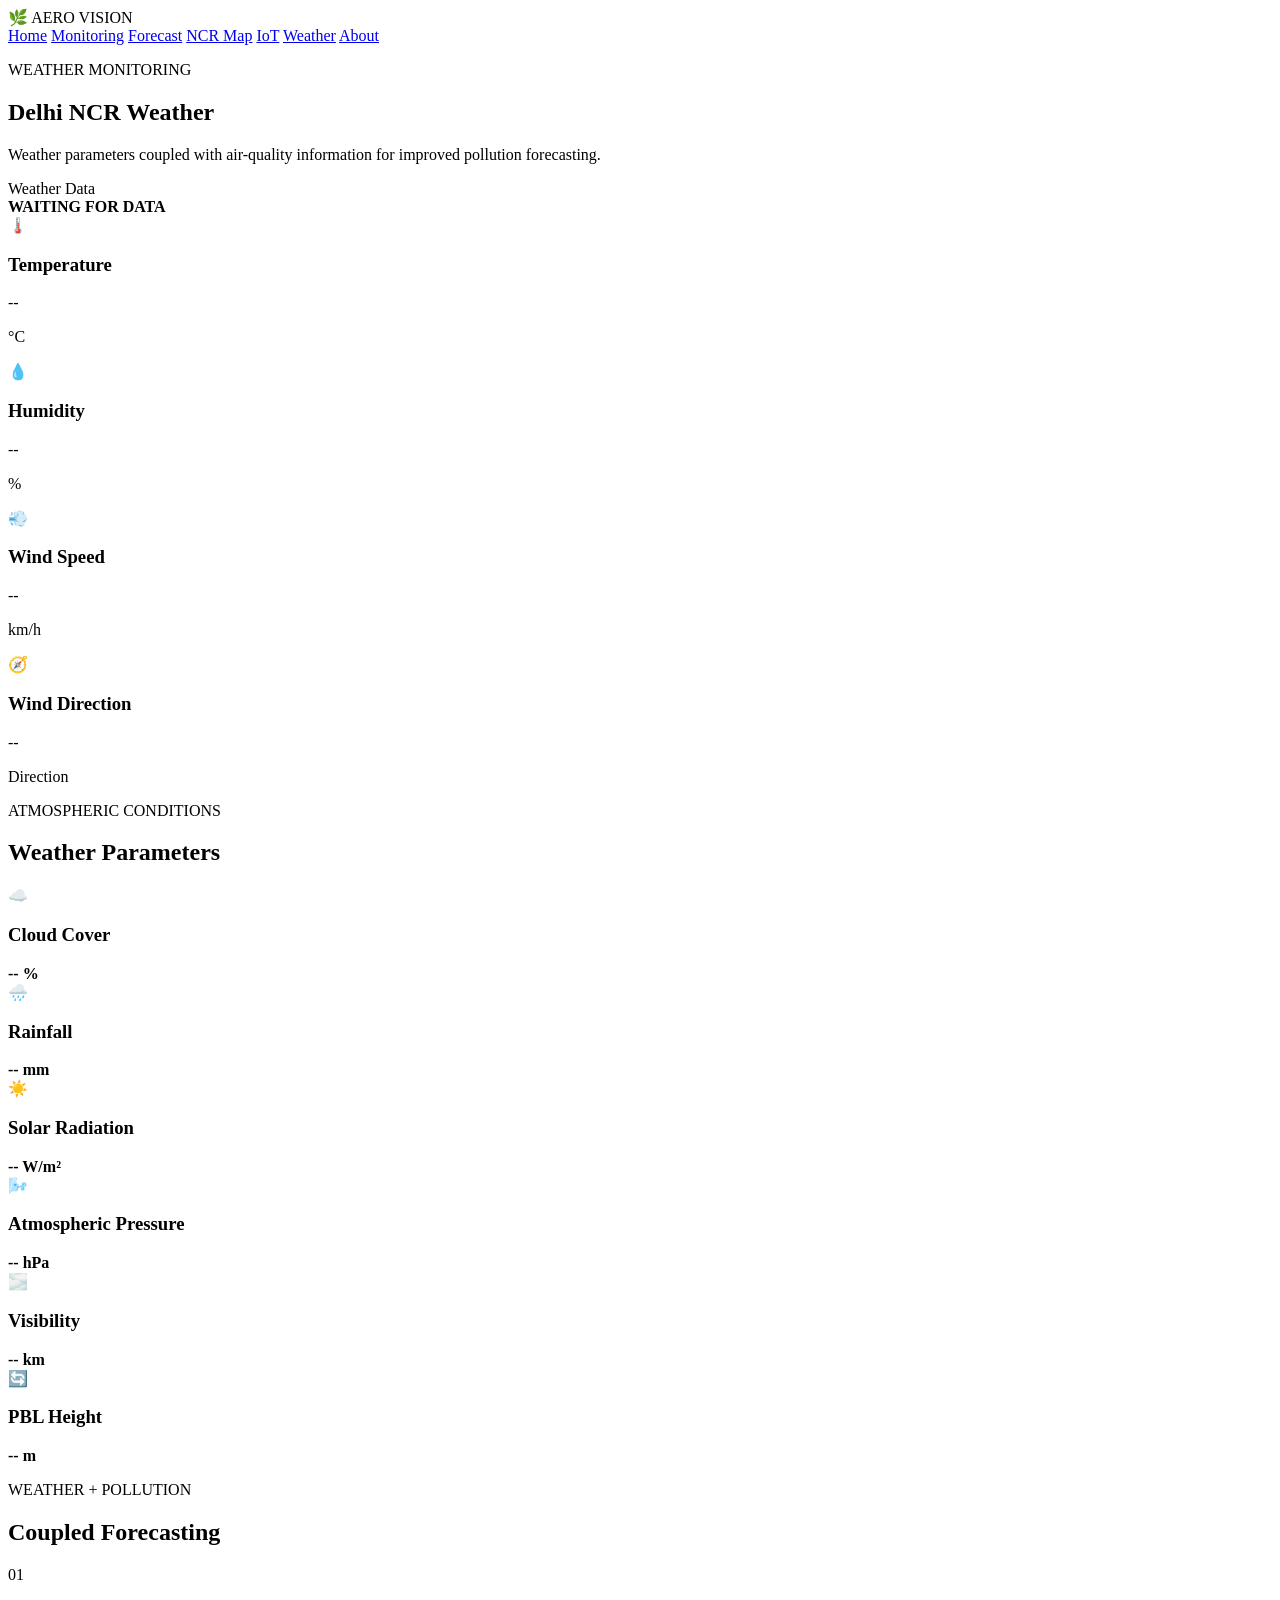
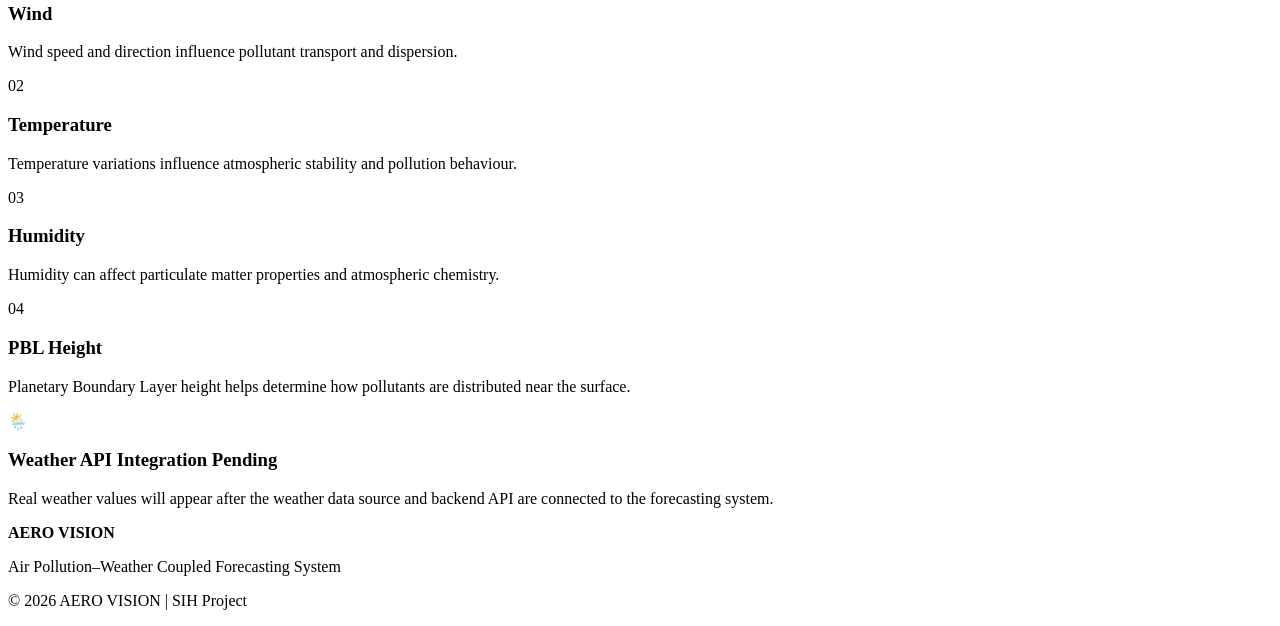
==== about.html @ 754712d7 "Add about.html for AERO VISION Weather page This file contains the HTML structure for the AERO VISIO" ====
<!DOCTYPE html>
<html lang="en">
<head>
    <meta charset="UTF-8">
    <meta name="viewport" content="width=device-width, initial-scale=1.0">

    <title>AERO VISION | Weather</title>

    <link rel="stylesheet" href="css/style.css">
</head>

<body>

<header class="navbar">

    <div class="logo">
        🌿 <span>AERO VISION</span>
    </div>

    <nav>
        <a href="index.html">Home</a>
        <a href="monitoring.html">Monitoring</a>
        <a href="forecast.html">Forecast</a>
        <a href="map.html">NCR Map</a>
        <a href="iot.html">IoT</a>
        <a href="weather.html" class="active">Weather</a>
        <a href="about.html">About</a>
    </nav>

</header>


<main>

    <section class="page-header">

        <p>WEATHER MONITORING</p>

        <h1>Delhi NCR Weather</h1>

        <p>
            Weather parameters coupled with air-quality
            information for improved pollution forecasting.
        </p>

    </section>


    <section class="section">

        <div class="data-status">

            <div>
                <span class="status-dot"></span>
                Weather Data
            </div>

            <strong>WAITING FOR DATA</strong>

        </div>


        <div class="card-grid">

            <div class="card">

                <div class="card-icon">🌡️</div>

                <h3>Temperature</h3>

                <div class="value">--</div>

                <p>°C</p>

            </div>


            <div class="card">

                <div class="card-icon">💧</div>

                <h3>Humidity</h3>

                <div class="value">--</div>

                <p>%</p>

            </div>


            <div class="card">

                <div class="card-icon">💨</div>

                <h3>Wind Speed</h3>

                <div class="value">--</div>

                <p>km/h</p>

            </div>


            <div class="card">

                <div class="card-icon">🧭</div>

                <h3>Wind Direction</h3>

                <div class="value">--</div>

                <p>Direction</p>

            </div>

        </div>

    </section>


    <section class="section dark-section">

        <div class="section-title">

            <p>ATMOSPHERIC CONDITIONS</p>

            <h2>Weather Parameters</h2>

        </div>


        <div class="parameter-grid">

            <div class="parameter-card">

                <span>☁️</span>

                <div>
                    <h3>Cloud Cover</h3>
                    <strong>-- %</strong>
                </div>

            </div>


            <div class="parameter-card">

                <span>🌧️</span>

                <div>
                    <h3>Rainfall</h3>
                    <strong>-- mm</strong>
                </div>

            </div>


            <div class="parameter-card">

                <span>☀️</span>

                <div>
                    <h3>Solar Radiation</h3>
                    <strong>-- W/m²</strong>
                </div>

            </div>


            <div class="parameter-card">

                <span>🌬️</span>

                <div>
                    <h3>Atmospheric Pressure</h3>
                    <strong>-- hPa</strong>
                </div>

            </div>


            <div class="parameter-card">

                <span>🌫️</span>

                <div>
                    <h3>Visibility</h3>
                    <strong>-- km</strong>
                </div>

            </div>


            <div class="parameter-card">

                <span>🔄</span>

                <div>
                    <h3>PBL Height</h3>
                    <strong>-- m</strong>
                </div>

            </div>

        </div>

    </section>


    <section class="section">

        <div class="section-title">

            <p>WEATHER + POLLUTION</p>

            <h2>Coupled Forecasting</h2>

        </div>


        <div class="feature-grid">

            <div class="feature">

                <span>01</span>

                <h3>Wind</h3>

                <p>
                    Wind speed and direction influence pollutant
                    transport and dispersion.
                </p>

            </div>


            <div class="feature">

                <span>02</span>

                <h3>Temperature</h3>

                <p>
                    Temperature variations influence atmospheric
                    stability and pollution behaviour.
                </p>

            </div>


            <div class="feature">

                <span>03</span>

                <h3>Humidity</h3>

                <p>
                    Humidity can affect particulate matter
                    properties and atmospheric chemistry.
                </p>

            </div>


            <div class="feature">

                <span>04</span>

                <h3>PBL Height</h3>

                <p>
                    Planetary Boundary Layer height helps determine
                    how pollutants are distributed near the surface.
                </p>

            </div>

        </div>

    </section>


    <section class="info-box">

        <div class="info-icon">🌦️</div>

        <div>

            <h3>Weather API Integration Pending</h3>

            <p>
                Real weather values will appear after the weather
                data source and backend API are connected to
                the forecasting system.
            </p>

        </div>

    </section>

</main>


<footer>

    <div>

        <strong>AERO VISION</strong>

        <p>
            Air Pollution–Weather Coupled Forecasting System
        </p>

    </div>

    <p>
        © 2026 AERO VISION | SIH Project
    </p>

</footer>


<script src="js/app.js"></script>

</body>
</html>
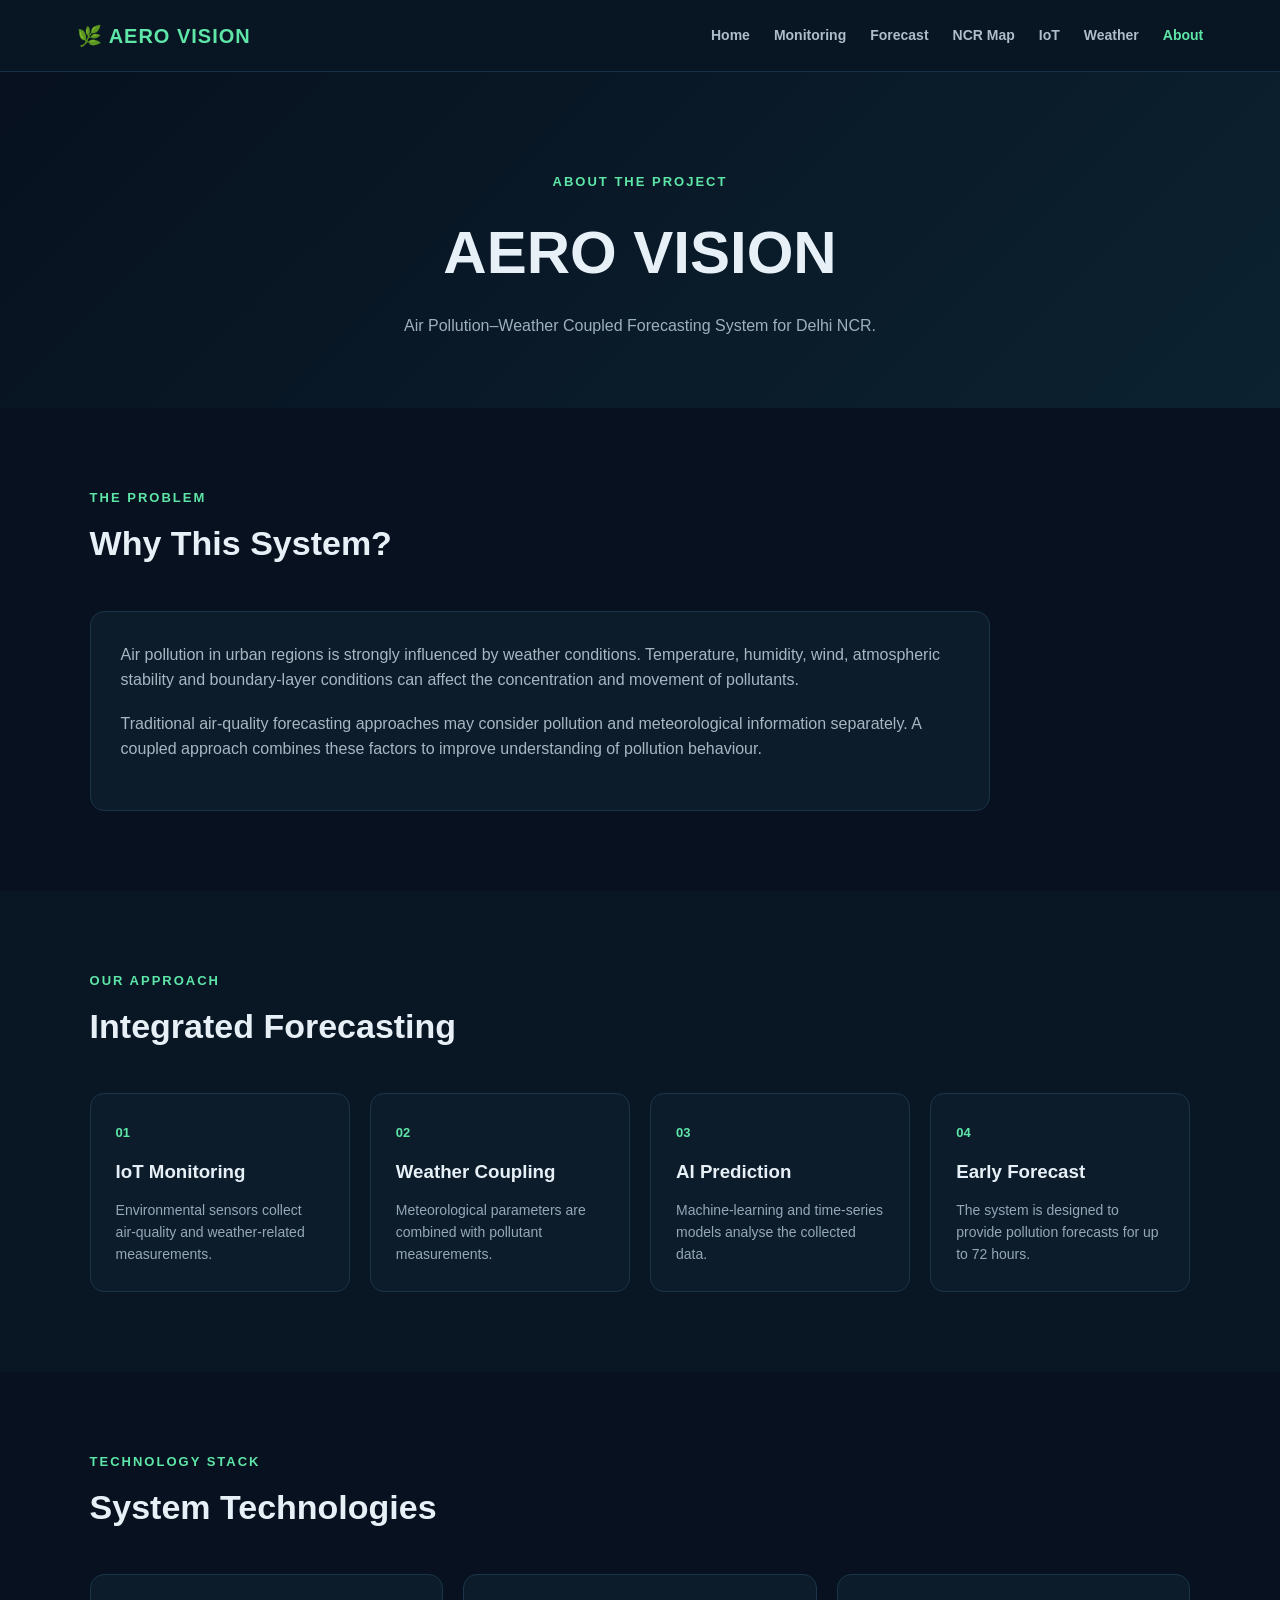
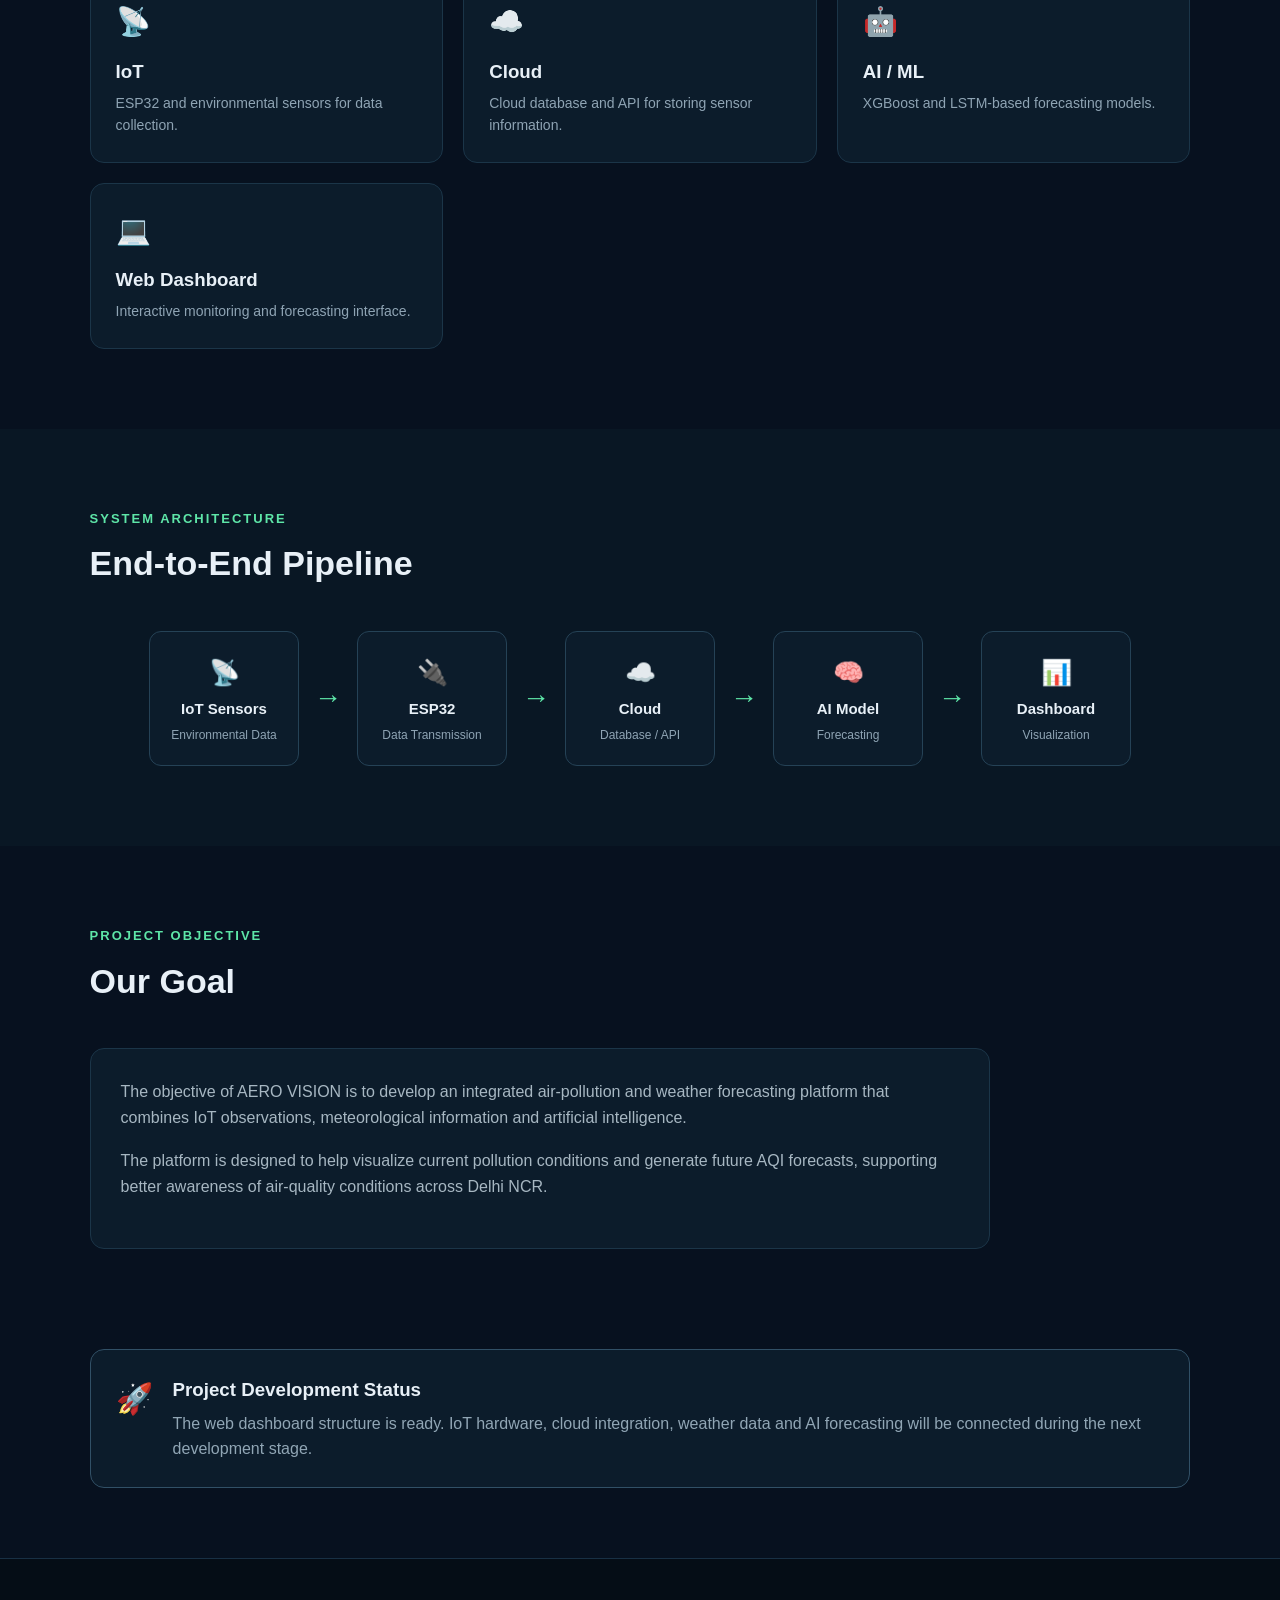
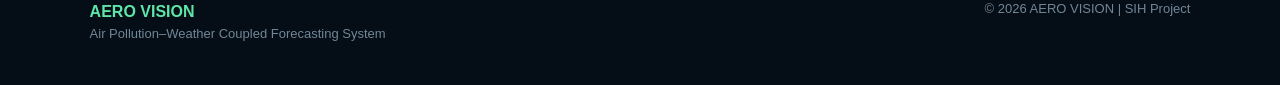
==== commit b5c43908: "Update about.html" ====
--- a/about.html
+++ b/about.html
@@ -1,10 +1,11 @@
 <!DOCTYPE html>
 <html lang="en">
+
 <head>
     <meta charset="UTF-8">
     <meta name="viewport" content="width=device-width, initial-scale=1.0">
 
-    <title>AERO VISION | Weather</title>
+    <title>AERO VISION | About</title>
 
     <link rel="stylesheet" href="css/style.css">
 </head>
@@ -23,8 +24,8 @@
         <a href="forecast.html">Forecast</a>
         <a href="map.html">NCR Map</a>
         <a href="iot.html">IoT</a>
-        <a href="weather.html" class="active">Weather</a>
-        <a href="about.html">About</a>
+        <a href="weather.html">Weather</a>
+        <a href="about.html" class="active">About</a>
     </nav>
 
 </header>
@@ -32,266 +33,313 @@
 
 <main>
 
+    <!-- HEADER -->
+
     <section class="page-header">
 
-        <p>WEATHER MONITORING</p>
-
-        <h1>Delhi NCR Weather</h1>
+        <p>ABOUT THE PROJECT</p>
+
+        <h1>AERO VISION</h1>
 
         <p>
-            Weather parameters coupled with air-quality
-            information for improved pollution forecasting.
+            Air Pollution–Weather Coupled Forecasting System
+            for Delhi NCR.
         </p>
 
     </section>
 
 
+    <!-- PROBLEM -->
+
     <section class="section">
 
-        <div class="data-status">
-
-            <div>
-                <span class="status-dot"></span>
-                Weather Data
-            </div>
-
-            <strong>WAITING FOR DATA</strong>
-
-        </div>
-
-
-        <div class="card-grid">
-
-            <div class="card">
-
-                <div class="card-icon">🌡️</div>
-
-                <h3>Temperature</h3>
-
-                <div class="value">--</div>
-
-                <p>°C</p>
-
-            </div>
-
-
-            <div class="card">
-
-                <div class="card-icon">💧</div>
-
-                <h3>Humidity</h3>
-
-                <div class="value">--</div>
-
-                <p>%</p>
-
-            </div>
-
-
-            <div class="card">
-
-                <div class="card-icon">💨</div>
-
-                <h3>Wind Speed</h3>
-
-                <div class="value">--</div>
-
-                <p>km/h</p>
-
-            </div>
-
-
-            <div class="card">
-
-                <div class="card-icon">🧭</div>
-
-                <h3>Wind Direction</h3>
-
-                <div class="value">--</div>
-
-                <p>Direction</p>
-
-            </div>
-
-        </div>
-
-    </section>
-
+        <div class="section-title">
+
+            <p>THE PROBLEM</p>
+
+            <h2>Why This System?</h2>
+
+        </div>
+
+
+        <div class="content-panel">
+
+            <p>
+                Air pollution in urban regions is strongly influenced
+                by weather conditions. Temperature, humidity, wind,
+                atmospheric stability and boundary-layer conditions
+                can affect the concentration and movement of pollutants.
+            </p>
+
+            <p>
+                Traditional air-quality forecasting approaches may
+                consider pollution and meteorological information
+                separately. A coupled approach combines these factors
+                to improve understanding of pollution behaviour.
+            </p>
+
+        </div>
+
+    </section>
+
+
+    <!-- SOLUTION -->
 
     <section class="section dark-section">
 
         <div class="section-title">
 
-            <p>ATMOSPHERIC CONDITIONS</p>
-
-            <h2>Weather Parameters</h2>
-
-        </div>
-
-
-        <div class="parameter-grid">
-
-            <div class="parameter-card">
+            <p>OUR APPROACH</p>
+
+            <h2>Integrated Forecasting</h2>
+
+        </div>
+
+
+        <div class="feature-grid">
+
+            <div class="feature">
+
+                <span>01</span>
+
+                <h3>IoT Monitoring</h3>
+
+                <p>
+                    Environmental sensors collect air-quality and
+                    weather-related measurements.
+                </p>
+
+            </div>
+
+
+            <div class="feature">
+
+                <span>02</span>
+
+                <h3>Weather Coupling</h3>
+
+                <p>
+                    Meteorological parameters are combined with
+                    pollutant measurements.
+                </p>
+
+            </div>
+
+
+            <div class="feature">
+
+                <span>03</span>
+
+                <h3>AI Prediction</h3>
+
+                <p>
+                    Machine-learning and time-series models analyse
+                    the collected data.
+                </p>
+
+            </div>
+
+
+            <div class="feature">
+
+                <span>04</span>
+
+                <h3>Early Forecast</h3>
+
+                <p>
+                    The system is designed to provide pollution
+                    forecasts for up to 72 hours.
+                </p>
+
+            </div>
+
+        </div>
+
+    </section>
+
+
+    <!-- TECHNOLOGY -->
+
+    <section class="section">
+
+        <div class="section-title">
+
+            <p>TECHNOLOGY STACK</p>
+
+            <h2>System Technologies</h2>
+
+        </div>
+
+
+        <div class="component-grid">
+
+            <div class="component-card">
+
+                <span>📡</span>
+
+                <h3>IoT</h3>
+
+                <p>
+                    ESP32 and environmental sensors
+                    for data collection.
+                </p>
+
+            </div>
+
+
+            <div class="component-card">
 
                 <span>☁️</span>
 
-                <div>
-                    <h3>Cloud Cover</h3>
-                    <strong>-- %</strong>
-                </div>
-
-            </div>
-
-
-            <div class="parameter-card">
-
-                <span>🌧️</span>
-
-                <div>
-                    <h3>Rainfall</h3>
-                    <strong>-- mm</strong>
-                </div>
-
-            </div>
-
-
-            <div class="parameter-card">
-
-                <span>☀️</span>
-
-                <div>
-                    <h3>Solar Radiation</h3>
-                    <strong>-- W/m²</strong>
-                </div>
-
-            </div>
-
-
-            <div class="parameter-card">
-
-                <span>🌬️</span>
-
-                <div>
-                    <h3>Atmospheric Pressure</h3>
-                    <strong>-- hPa</strong>
-                </div>
-
-            </div>
-
-
-            <div class="parameter-card">
-
-                <span>🌫️</span>
-
-                <div>
-                    <h3>Visibility</h3>
-                    <strong>-- km</strong>
-                </div>
-
-            </div>
-
-
-            <div class="parameter-card">
-
-                <span>🔄</span>
-
-                <div>
-                    <h3>PBL Height</h3>
-                    <strong>-- m</strong>
-                </div>
-
-            </div>
-
-        </div>
-
-    </section>
-
+                <h3>Cloud</h3>
+
+                <p>
+                    Cloud database and API for
+                    storing sensor information.
+                </p>
+
+            </div>
+
+
+            <div class="component-card">
+
+                <span>🤖</span>
+
+                <h3>AI / ML</h3>
+
+                <p>
+                    XGBoost and LSTM-based
+                    forecasting models.
+                </p>
+
+            </div>
+
+
+            <div class="component-card">
+
+                <span>💻</span>
+
+                <h3>Web Dashboard</h3>
+
+                <p>
+                    Interactive monitoring and
+                    forecasting interface.
+                </p>
+
+            </div>
+
+        </div>
+
+    </section>
+
+
+    <!-- ARCHITECTURE -->
+
+    <section class="section dark-section">
+
+        <div class="section-title">
+
+            <p>SYSTEM ARCHITECTURE</p>
+
+            <h2>End-to-End Pipeline</h2>
+
+        </div>
+
+
+        <div class="architecture">
+
+            <div class="architecture-box">
+                📡
+                <strong>IoT Sensors</strong>
+                <small>Environmental Data</small>
+            </div>
+
+            <div class="arrow">→</div>
+
+            <div class="architecture-box">
+                🔌
+                <strong>ESP32</strong>
+                <small>Data Transmission</small>
+            </div>
+
+            <div class="arrow">→</div>
+
+            <div class="architecture-box">
+                ☁️
+                <strong>Cloud</strong>
+                <small>Database / API</small>
+            </div>
+
+            <div class="arrow">→</div>
+
+            <div class="architecture-box">
+                🧠
+                <strong>AI Model</strong>
+                <small>Forecasting</small>
+            </div>
+
+            <div class="arrow">→</div>
+
+            <div class="architecture-box">
+                📊
+                <strong>Dashboard</strong>
+                <small>Visualization</small>
+            </div>
+
+        </div>
+
+    </section>
+
+
+    <!-- OBJECTIVE -->
 
     <section class="section">
 
         <div class="section-title">
 
-            <p>WEATHER + POLLUTION</p>
-
-            <h2>Coupled Forecasting</h2>
-
-        </div>
-
-
-        <div class="feature-grid">
-
-            <div class="feature">
-
-                <span>01</span>
-
-                <h3>Wind</h3>
-
-                <p>
-                    Wind speed and direction influence pollutant
-                    transport and dispersion.
-                </p>
-
-            </div>
-
-
-            <div class="feature">
-
-                <span>02</span>
-
-                <h3>Temperature</h3>
-
-                <p>
-                    Temperature variations influence atmospheric
-                    stability and pollution behaviour.
-                </p>
-
-            </div>
-
-
-            <div class="feature">
-
-                <span>03</span>
-
-                <h3>Humidity</h3>
-
-                <p>
-                    Humidity can affect particulate matter
-                    properties and atmospheric chemistry.
-                </p>
-
-            </div>
-
-
-            <div class="feature">
-
-                <span>04</span>
-
-                <h3>PBL Height</h3>
-
-                <p>
-                    Planetary Boundary Layer height helps determine
-                    how pollutants are distributed near the surface.
-                </p>
-
-            </div>
-
-        </div>
-
-    </section>
-
+            <p>PROJECT OBJECTIVE</p>
+
+            <h2>Our Goal</h2>
+
+        </div>
+
+
+        <div class="content-panel">
+
+            <p>
+                The objective of AERO VISION is to develop an integrated
+                air-pollution and weather forecasting platform that
+                combines IoT observations, meteorological information
+                and artificial intelligence.
+            </p>
+
+            <p>
+                The platform is designed to help visualize current
+                pollution conditions and generate future AQI forecasts,
+                supporting better awareness of air-quality conditions
+                across Delhi NCR.
+            </p>
+
+        </div>
+
+    </section>
+
+
+    <!-- STATUS -->
 
     <section class="info-box">
 
-        <div class="info-icon">🌦️</div>
+        <div class="info-icon">🚀</div>
 
         <div>
 
-            <h3>Weather API Integration Pending</h3>
-
-            <p>
-                Real weather values will appear after the weather
-                data source and backend API are connected to
-                the forecasting system.
+            <h3>Project Development Status</h3>
+
+            <p>
+                The web dashboard structure is ready.
+                IoT hardware, cloud integration, weather data
+                and AI forecasting will be connected during
+                the next development stage.
             </p>
 
         </div>
@@ -323,4 +371,5 @@
 <script src="js/app.js"></script>
 
 </body>
+
 </html>
--- a/css/style.css
+++ b/css/style.css
@@ -0,0 +1,813 @@
+* {
+    margin: 0;
+    padding: 0;
+    box-sizing: border-box;
+}
+
+html {
+    scroll-behavior: smooth;
+}
+
+body {
+    font-family: Arial, Helvetica, sans-serif;
+    background: #07111f;
+    color: #e8f0f7;
+    line-height: 1.6;
+}
+
+a {
+    text-decoration: none;
+    color: inherit;
+}
+
+
+/* NAVBAR */
+
+.navbar {
+    min-height: 72px;
+    padding: 0 6%;
+    display: flex;
+    align-items: center;
+    justify-content: space-between;
+    background: #081522;
+    border-bottom: 1px solid #183044;
+    position: sticky;
+    top: 0;
+    z-index: 1000;
+}
+
+.logo {
+    font-size: 20px;
+    font-weight: 800;
+    letter-spacing: 1px;
+}
+
+.logo span {
+    color: #5ee6a8;
+}
+
+.navbar nav {
+    display: flex;
+    gap: 24px;
+    align-items: center;
+}
+
+.navbar nav a {
+    color: #aebdca;
+    font-size: 14px;
+    font-weight: 600;
+    transition: 0.3s;
+}
+
+.navbar nav a:hover,
+.navbar nav a.active {
+    color: #5ee6a8;
+}
+
+
+/* HERO */
+
+.hero {
+    min-height: 620px;
+    display: flex;
+    align-items: center;
+    padding: 80px 8%;
+    background:
+        radial-gradient(circle at 80% 30%, #123b43 0%, transparent 35%),
+        linear-gradient(135deg, #07111f, #0a1b2b);
+}
+
+.hero-content {
+    max-width: 850px;
+}
+
+.tag,
+.page-header > p:first-child,
+.section-title > p {
+    color: #5ee6a8;
+    font-size: 13px;
+    font-weight: 700;
+    letter-spacing: 2px;
+    text-transform: uppercase;
+}
+
+.hero h1 {
+    margin: 18px 0;
+    font-size: clamp(42px, 6vw, 76px);
+    line-height: 1.05;
+}
+
+.hero h1 span {
+    display: block;
+    color: #5ee6a8;
+}
+
+.hero-text {
+    max-width: 680px;
+    color: #aebdca;
+    font-size: 18px;
+}
+
+.hero-buttons {
+    display: flex;
+    gap: 15px;
+    margin-top: 35px;
+    flex-wrap: wrap;
+}
+
+
+/* BUTTONS */
+
+.btn {
+    display: inline-block;
+    padding: 13px 23px;
+    border-radius: 8px;
+    font-weight: 700;
+    transition: 0.3s;
+}
+
+.btn.primary {
+    background: #5ee6a8;
+    color: #06121d;
+}
+
+.btn.primary:hover {
+    transform: translateY(-2px);
+    opacity: 0.9;
+}
+
+.btn.secondary {
+    border: 1px solid #315066;
+    color: #dce8ef;
+}
+
+.btn.secondary:hover {
+    border-color: #5ee6a8;
+    color: #5ee6a8;
+}
+
+
+/* SECTIONS */
+
+.section {
+    padding: 80px 7%;
+}
+
+.dark-section {
+    background: #091724;
+}
+
+.section-title {
+    margin-bottom: 40px;
+}
+
+.section-title h2 {
+    margin-top: 7px;
+    font-size: 34px;
+}
+
+
+/* CARDS */
+
+.card-grid {
+    display: grid;
+    grid-template-columns: repeat(4, 1fr);
+    gap: 20px;
+}
+
+.card {
+    padding: 28px;
+    background: #0c1c2b;
+    border: 1px solid #1b3548;
+    border-radius: 14px;
+    transition: 0.3s;
+}
+
+.card:hover {
+    transform: translateY(-4px);
+    border-color: #5ee6a8;
+}
+
+.card-icon {
+    font-size: 30px;
+    margin-bottom: 18px;
+}
+
+.card h3 {
+    color: #dce8ef;
+    margin-bottom: 8px;
+}
+
+.card .value {
+    font-size: 34px;
+    font-weight: 800;
+    color: #5ee6a8;
+    margin: 8px 0;
+}
+
+.card p {
+    color: #8fa4b4;
+    font-size: 14px;
+}
+
+.status-offline {
+    color: #ffb86b !important;
+    font-size: 20px !important;
+}
+
+
+/* FEATURES */
+
+.feature-grid {
+    display: grid;
+    grid-template-columns: repeat(4, 1fr);
+    gap: 20px;
+}
+
+.feature {
+    padding: 25px;
+    border: 1px solid #1b3548;
+    border-radius: 14px;
+    background: #0c1c2b;
+}
+
+.feature > span {
+    color: #5ee6a8;
+    font-size: 13px;
+    font-weight: 800;
+}
+
+.feature h3 {
+    margin: 12px 0;
+}
+
+.feature p {
+    color: #94a8b8;
+    font-size: 14px;
+}
+
+
+/* ARCHITECTURE */
+
+.architecture {
+    display: flex;
+    align-items: center;
+    justify-content: center;
+    gap: 15px;
+    flex-wrap: wrap;
+}
+
+.architecture-box {
+    min-width: 150px;
+    min-height: 120px;
+    padding: 20px;
+    display: flex;
+    flex-direction: column;
+    align-items: center;
+    justify-content: center;
+    text-align: center;
+    gap: 5px;
+    background: #0c1c2b;
+    border: 1px solid #254256;
+    border-radius: 12px;
+    font-size: 25px;
+}
+
+.architecture-box strong {
+    font-size: 15px;
+}
+
+.architecture-box small {
+    color: #8fa4b4;
+    font-size: 12px;
+}
+
+.arrow {
+    color: #5ee6a8;
+    font-size: 28px;
+}
+
+
+/* PAGE HEADER */
+
+.page-header {
+    padding: 100px 7% 70px;
+    text-align: center;
+    background: linear-gradient(135deg, #07111f, #0c2230);
+}
+
+.page-header h1 {
+    margin: 12px 0;
+    font-size: clamp(38px, 5vw, 60px);
+}
+
+.page-header p:last-child {
+    max-width: 700px;
+    margin: auto;
+    color: #9db0bf;
+}
+
+
+/* STATUS */
+
+.data-status {
+    display: flex;
+    justify-content: space-between;
+    align-items: center;
+    padding: 18px 22px;
+    margin-bottom: 30px;
+    border: 1px solid #294255;
+    background: #0b1b29;
+    border-radius: 10px;
+}
+
+.status-dot {
+    display: inline-block;
+    width: 9px;
+    height: 9px;
+    margin-right: 8px;
+    border-radius: 50%;
+    background: #ffb86b;
+}
+
+
+/* PARAMETER GRID */
+
+.parameter-grid {
+    display: grid;
+    grid-template-columns: repeat(3, 1fr);
+    gap: 18px;
+}
+
+.parameter-card {
+    display: flex;
+    align-items: center;
+    gap: 18px;
+    padding: 22px;
+    background: #0c1c2b;
+    border: 1px solid #1b3548;
+    border-radius: 12px;
+}
+
+.parameter-card > span {
+    font-size: 28px;
+}
+
+.parameter-card h3 {
+    font-size: 14px;
+    color: #8fa4b4;
+}
+
+.parameter-card strong {
+    color: #e8f0f7;
+    font-size: 20px;
+}
+
+
+/* TABLE */
+
+.table-container {
+    overflow-x: auto;
+}
+
+table {
+    width: 100%;
+    border-collapse: collapse;
+    background: #0c1c2b;
+    border-radius: 12px;
+    overflow: hidden;
+}
+
+th,
+td {
+    padding: 17px 20px;
+    text-align: left;
+    border-bottom: 1px solid #1b3548;
+}
+
+th {
+    color: #5ee6a8;
+    background: #0a1724;
+}
+
+td {
+    color: #b7c6d0;
+}
+
+
+/* INFO BOX */
+
+.info-box {
+    width: 86%;
+    margin: 20px auto 70px;
+    padding: 25px;
+    display: flex;
+    gap: 20px;
+    align-items: flex-start;
+    background: #0c1c2b;
+    border: 1px solid #315066;
+    border-radius: 14px;
+}
+
+.info-icon {
+    font-size: 30px;
+}
+
+.info-box h3 {
+    margin-bottom: 6px;
+}
+
+.info-box p {
+    color: #91a6b5;
+}
+
+
+/* FORECAST */
+
+.forecast-grid {
+    display: grid;
+    grid-template-columns: repeat(5, 1fr);
+    gap: 15px;
+}
+
+.forecast-card {
+    padding: 25px;
+    text-align: center;
+    background: #0c1c2b;
+    border: 1px solid #1b3548;
+    border-radius: 12px;
+}
+
+.forecast-card span {
+    color: #5ee6a8;
+    font-size: 13px;
+    font-weight: bold;
+}
+
+.forecast-card h2 {
+    margin: 15px 0 0;
+    font-size: 40px;
+}
+
+.forecast-card p {
+    color: #8fa4b4;
+}
+
+.forecast-card small {
+    color: #718797;
+}
+
+
+/* MAP */
+
+.map-panel {
+    background: #0c1c2b;
+    border: 1px solid #1b3548;
+    border-radius: 14px;
+    padding: 25px;
+}
+
+.map-title {
+    display: flex;
+    justify-content: space-between;
+    gap: 20px;
+    margin-bottom: 20px;
+}
+
+.map-title p {
+    color: #8fa4b4;
+}
+
+.map-status {
+    color: #ffb86b;
+    font-size: 13px;
+}
+
+.ncr-map {
+    position: relative;
+    min-height: 500px;
+    overflow: hidden;
+    border-radius: 12px;
+    background:
+        linear-gradient(30deg, transparent 48%, #183447 49%, transparent 50%),
+        linear-gradient(-30deg, transparent 48%, #183447 49%, transparent 50%),
+        #102738;
+}
+
+.ncr-map::before {
+    content: "DELHI NCR";
+    position: absolute;
+    top: 40%;
+    left: 35%;
+    font-size: 55px;
+    font-weight: 800;
+    color: rgba(94, 230, 168, 0.08);
+}
+
+.map-marker {
+    position: absolute;
+    display: flex;
+    align-items: center;
+    gap: 8px;
+}
+
+.marker-dot {
+    width: 15px;
+    height: 15px;
+    border-radius: 50%;
+    background: #5ee6a8;
+    box-shadow: 0 0 15px rgba(94, 230, 168, 0.5);
+}
+
+.marker-label {
+    padding: 7px 10px;
+    background: #07111f;
+    border: 1px solid #315066;
+    border-radius: 7px;
+    display: flex;
+    flex-direction: column;
+}
+
+.marker-label strong {
+    font-size: 12px;
+}
+
+.marker-label small {
+    color: #7f95a5;
+    font-size: 10px;
+}
+
+.marker-delhi {
+    top: 40%;
+    left: 42%;
+}
+
+.marker-noida {
+    top: 43%;
+    left: 58%;
+}
+
+.marker-gurugram {
+    top: 58%;
+    left: 30%;
+}
+
+.marker-faridabad {
+    top: 62%;
+    left: 48%;
+}
+
+.marker-ghaziabad {
+    top: 32%;
+    left: 63%;
+}
+
+.map-legend {
+    display: flex;
+    gap: 25px;
+    margin-top: 20px;
+    flex-wrap: wrap;
+    color: #8fa4b4;
+    font-size: 13px;
+}
+
+.legend-dot {
+    display: inline-block;
+    width: 10px;
+    height: 10px;
+    margin-right: 5px;
+    border-radius: 50%;
+    background: #5ee6a8;
+}
+
+.legend-line {
+    display: inline-block;
+    width: 20px;
+    height: 2px;
+    margin-right: 5px;
+    background: #315066;
+}
+
+
+/* LOCATIONS */
+
+.location-grid,
+.device-grid,
+.component-grid {
+    display: grid;
+    grid-template-columns: repeat(3, 1fr);
+    gap: 20px;
+}
+
+.location-card,
+.device-card,
+.component-card {
+    padding: 25px;
+    background: #0c1c2b;
+    border: 1px solid #1b3548;
+    border-radius: 14px;
+}
+
+.location-icon,
+.component-card > span {
+    font-size: 28px;
+}
+
+.location-card h3,
+.device-card h3,
+.component-card h3 {
+    margin: 12px 0 5px;
+}
+
+.location-card p,
+.device-card p,
+.component-card p {
+    color: #8fa4b4;
+    font-size: 14px;
+}
+
+.location-card strong {
+    display: block;
+    margin-top: 15px;
+    color: #5ee6a8;
+}
+
+.location-card span {
+    color: #ffb86b;
+    font-size: 12px;
+}
+
+
+/* DEVICES */
+
+.device-top {
+    display: flex;
+    justify-content: space-between;
+    align-items: center;
+}
+
+.device-icon {
+    font-size: 30px;
+}
+
+.device-status {
+    color: #ffb86b;
+    font-size: 11px;
+    font-weight: bold;
+}
+
+.device-data {
+    display: flex;
+    justify-content: space-between;
+    margin-top: 15px;
+    padding-top: 10px;
+    border-top: 1px solid #1b3548;
+}
+
+.device-data span {
+    color: #8fa4b4;
+}
+
+
+/* CONTENT */
+
+.content-panel {
+    max-width: 900px;
+    padding: 30px;
+    background: #0c1c2b;
+    border: 1px solid #1b3548;
+    border-radius: 14px;
+}
+
+.content-panel p {
+    margin-bottom: 18px;
+    color: #a7b7c2;
+}
+
+
+/* CTA */
+
+.cta {
+    padding: 90px 7%;
+    text-align: center;
+    background: #0a1a27;
+}
+
+.cta h2 {
+    font-size: 42px;
+    margin-bottom: 10px;
+}
+
+.cta p {
+    color: #8fa4b4;
+    margin-bottom: 25px;
+}
+
+
+/* FOOTER */
+
+footer {
+    padding: 40px 7%;
+    display: flex;
+    justify-content: space-between;
+    gap: 30px;
+    background: #050d16;
+    border-top: 1px solid #183044;
+}
+
+footer strong {
+    color: #5ee6a8;
+}
+
+footer p {
+    color: #718797;
+    font-size: 13px;
+}
+
+
+/* RESPONSIVE */
+
+@media (max-width: 1000px) {
+
+    .navbar {
+        flex-direction: column;
+        gap: 15px;
+        padding: 20px;
+    }
+
+    .navbar nav {
+        flex-wrap: wrap;
+        justify-content: center;
+    }
+
+    .card-grid,
+    .feature-grid {
+        grid-template-columns: repeat(2, 1fr);
+    }
+
+    .forecast-grid {
+        grid-template-columns: repeat(2, 1fr);
+    }
+
+    .parameter-grid {
+        grid-template-columns: repeat(2, 1fr);
+    }
+
+    .location-grid,
+    .device-grid,
+    .component-grid {
+        grid-template-columns: repeat(2, 1fr);
+    }
+
+}
+
+
+@media (max-width: 600px) {
+
+    .hero {
+        min-height: 520px;
+        padding: 60px 6%;
+    }
+
+    .hero h1 {
+        font-size: 40px;
+    }
+
+    .section {
+        padding: 60px 6%;
+    }
+
+    .card-grid,
+    .feature-grid,
+    .forecast-grid,
+    .parameter-grid,
+    .location-grid,
+    .device-grid,
+    .component-grid {
+        grid-template-columns: 1fr;
+    }
+
+    .architecture {
+        flex-direction: column;
+    }
+
+    .arrow {
+        transform: rotate(90deg);
+    }
+
+    .data-status,
+    footer,
+    .map-title {
+        flex-direction: column;
+        align-items: flex-start;
+    }
+
+    .ncr-map {
+        min-height: 400px;
+    }
+
+    .info-box {
+        width: 88%;
+    }
+
+}
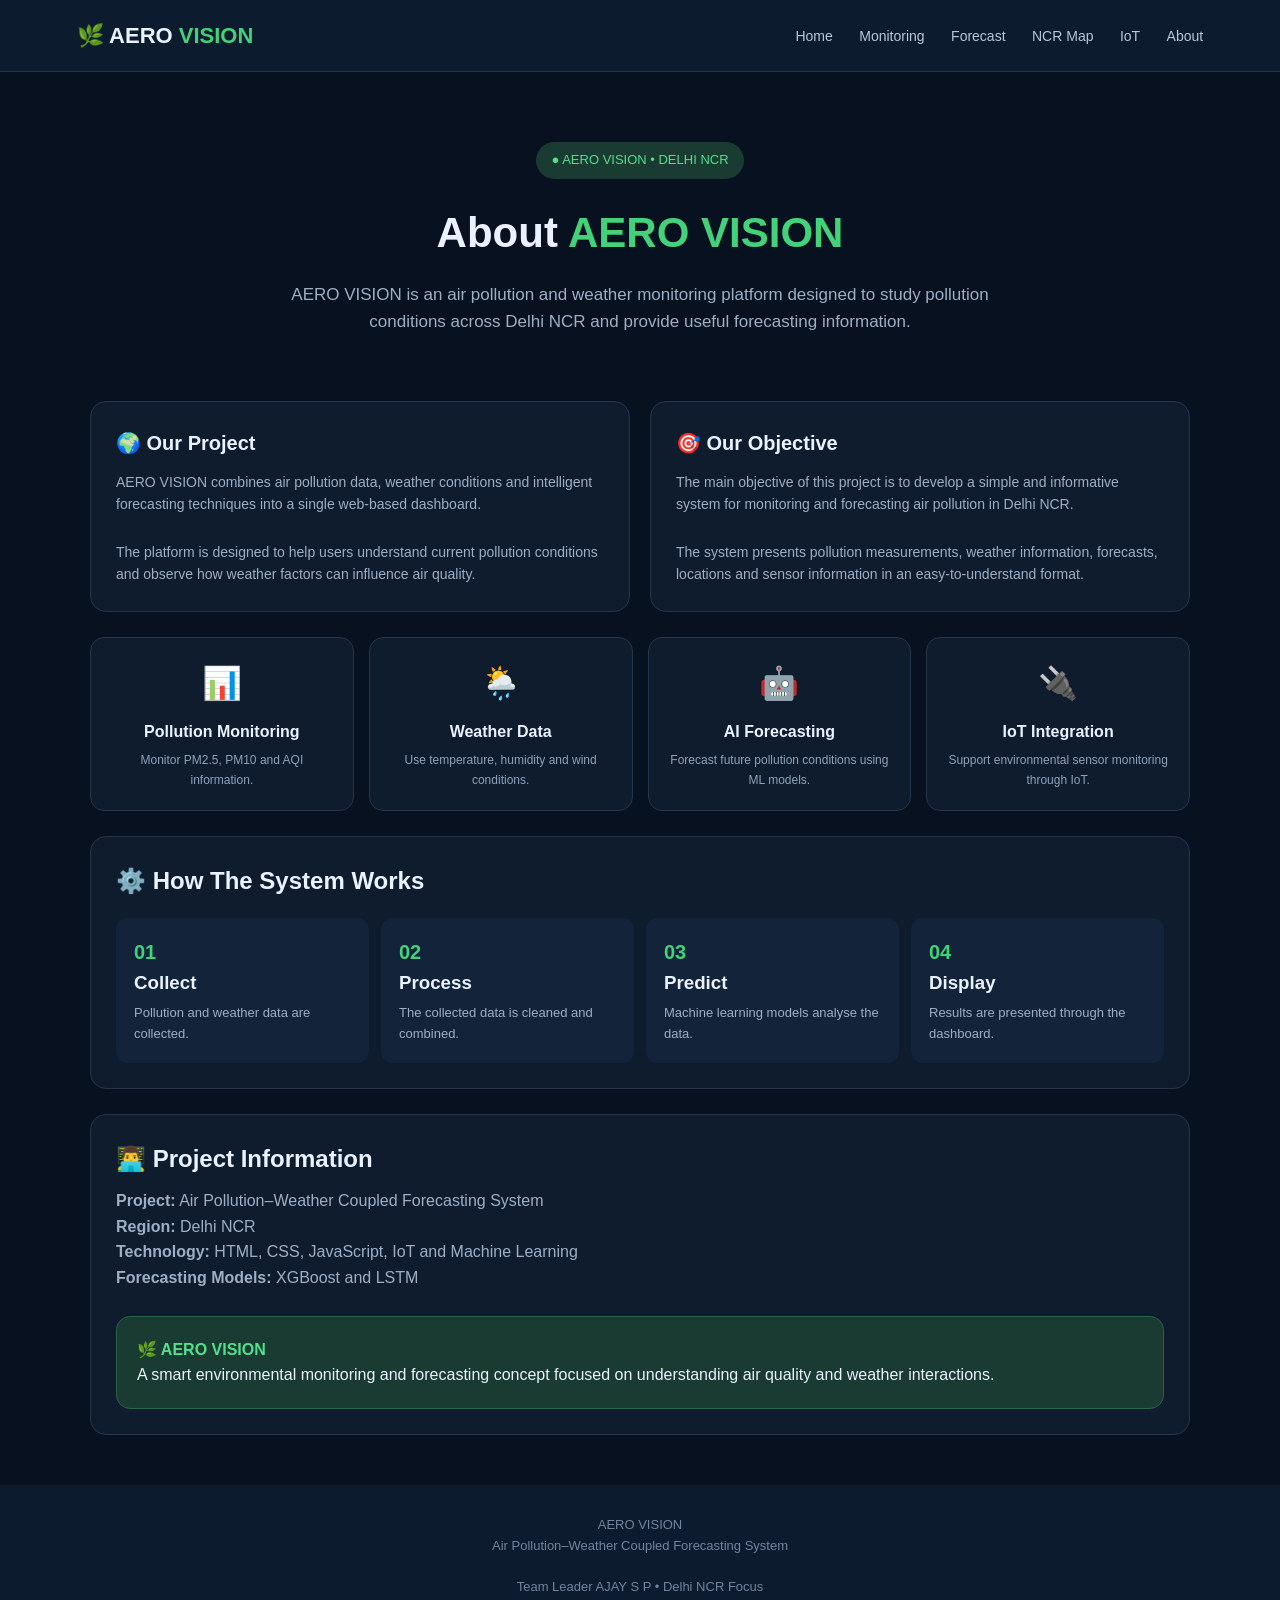
==== commit d0653e3a: "Update about.html" ====
--- a/about.html
+++ b/about.html
@@ -1,375 +1,518 @@
 <!DOCTYPE html>
 <html lang="en">
-
 <head>
-    <meta charset="UTF-8">
-    <meta name="viewport" content="width=device-width, initial-scale=1.0">
-
-    <title>AERO VISION | About</title>
-
-    <link rel="stylesheet" href="css/style.css">
+<meta charset="UTF-8">
+<meta name="viewport" content="width=device-width, initial-scale=1.0">
+
+<title>AERO VISION | About</title>
+
+<style>
+*{
+  box-sizing:border-box;
+  margin:0;
+  padding:0;
+}
+
+body{
+  font-family:Arial,sans-serif;
+  background:#08111f;
+  color:#eaf2ff;
+  line-height:1.6;
+}
+
+header{
+  background:#0d1b2e;
+  padding:18px 6%;
+  display:flex;
+  justify-content:space-between;
+  align-items:center;
+  border-bottom:1px solid #24354d;
+  position:sticky;
+  top:0;
+  z-index:10;
+}
+
+.logo{
+  font-size:22px;
+  font-weight:bold;
+}
+
+.logo span{
+  color:#43d17a;
+}
+
+nav a{
+  color:#b9c7d9;
+  text-decoration:none;
+  margin-left:22px;
+  font-size:14px;
+}
+
+nav a:hover{
+  color:#43d17a;
+}
+
+.container{
+  width:88%;
+  max-width:1100px;
+  margin:auto;
+}
+
+.hero{
+  padding:70px 0 40px;
+  text-align:center;
+}
+
+.hero h1{
+  font-size:42px;
+  margin-bottom:15px;
+}
+
+.hero h1 span{
+  color:#43d17a;
+}
+
+.hero p{
+  color:#9eafc4;
+  max-width:750px;
+  margin:auto;
+  font-size:17px;
+}
+
+.status{
+  display:inline-block;
+  margin-bottom:20px;
+  padding:8px 15px;
+  border-radius:20px;
+  background:#193b31;
+  color:#54df8b;
+  font-size:13px;
+}
+
+.grid{
+  display:grid;
+  grid-template-columns:repeat(2,1fr);
+  gap:20px;
+  margin:25px 0;
+}
+
+.card{
+  background:#0e1c2e;
+  border:1px solid #24354d;
+  border-radius:16px;
+  padding:25px;
+}
+
+.card h2{
+  font-size:20px;
+  margin-bottom:12px;
+}
+
+.card p{
+  color:#9eafc4;
+  font-size:14px;
+}
+
+.features{
+  display:grid;
+  grid-template-columns:repeat(4,1fr);
+  gap:15px;
+  margin:25px 0;
+}
+
+.feature{
+  background:#0e1c2e;
+  border:1px solid #24354d;
+  border-radius:14px;
+  padding:20px;
+  text-align:center;
+}
+
+.feature .icon{
+  font-size:32px;
+  margin-bottom:10px;
+}
+
+.feature h3{
+  font-size:16px;
+  margin-bottom:7px;
+}
+
+.feature p{
+  color:#8fa2b8;
+  font-size:12px;
+}
+
+.workflow{
+  background:#0e1c2e;
+  border:1px solid #24354d;
+  border-radius:16px;
+  padding:25px;
+  margin-top:25px;
+}
+
+.workflow h2{
+  margin-bottom:18px;
+}
+
+.steps{
+  display:grid;
+  grid-template-columns:repeat(4,1fr);
+  gap:12px;
+}
+
+.step{
+  background:#13243a;
+  padding:18px;
+  border-radius:12px;
+}
+
+.step b{
+  color:#43d17a;
+  font-size:20px;
+}
+
+.step p{
+  color:#9eafc4;
+  font-size:13px;
+  margin-top:5px;
+}
+
+.team{
+  margin-top:25px;
+  background:#0e1c2e;
+  border:1px solid #24354d;
+  border-radius:16px;
+  padding:25px;
+}
+
+.team h2{
+  margin-bottom:10px;
+}
+
+.team p{
+  color:#9eafc4;
+}
+
+.highlight{
+  margin-top:25px;
+  padding:20px;
+  background:#193b31;
+  border:1px solid #286449;
+  border-radius:14px;
+}
+
+.highlight b{
+  color:#54df8b;
+}
+
+footer{
+  margin-top:50px;
+  padding:30px;
+  text-align:center;
+  background:#0d1b2e;
+  color:#71859d;
+  font-size:13px;
+}
+
+@media(max-width:800px){
+
+  .grid{
+    grid-template-columns:1fr;
+  }
+
+  .features{
+    grid-template-columns:repeat(2,1fr);
+  }
+
+  .steps{
+    grid-template-columns:repeat(2,1fr);
+  }
+}
+
+@media(max-width:600px){
+
+  .hero h1{
+    font-size:30px;
+  }
+
+  .features{
+    grid-template-columns:1fr;
+  }
+
+  .steps{
+    grid-template-columns:1fr;
+  }
+
+  nav{
+    display:none;
+  }
+
+  .container{
+    width:92%;
+  }
+}
+</style>
 </head>
 
 <body>
 
-<header class="navbar">
-
-    <div class="logo">
-        🌿 <span>AERO VISION</span>
-    </div>
-
-    <nav>
-        <a href="index.html">Home</a>
-        <a href="monitoring.html">Monitoring</a>
-        <a href="forecast.html">Forecast</a>
-        <a href="map.html">NCR Map</a>
-        <a href="iot.html">IoT</a>
-        <a href="weather.html">Weather</a>
-        <a href="about.html" class="active">About</a>
-    </nav>
+<header>
+
+<div class="logo">
+🌿 AERO <span>VISION</span>
+</div>
+
+<nav>
+<a href="index.html">Home</a>
+<a href="monitoring.html">Monitoring</a>
+<a href="forecast.html">Forecast</a>
+<a href="map.html">NCR Map</a>
+<a href="iot.html">IoT</a>
+<a href="about.html">About</a>
+</nav>
 
 </header>
 
-
-<main>
-
-    <!-- HEADER -->
-
-    <section class="page-header">
-
-        <p>ABOUT THE PROJECT</p>
-
-        <h1>AERO VISION</h1>
-
-        <p>
-            Air Pollution–Weather Coupled Forecasting System
-            for Delhi NCR.
-        </p>
-
-    </section>
-
-
-    <!-- PROBLEM -->
-
-    <section class="section">
-
-        <div class="section-title">
-
-            <p>THE PROBLEM</p>
-
-            <h2>Why This System?</h2>
-
-        </div>
-
-
-        <div class="content-panel">
-
-            <p>
-                Air pollution in urban regions is strongly influenced
-                by weather conditions. Temperature, humidity, wind,
-                atmospheric stability and boundary-layer conditions
-                can affect the concentration and movement of pollutants.
-            </p>
-
-            <p>
-                Traditional air-quality forecasting approaches may
-                consider pollution and meteorological information
-                separately. A coupled approach combines these factors
-                to improve understanding of pollution behaviour.
-            </p>
-
-        </div>
-
-    </section>
-
-
-    <!-- SOLUTION -->
-
-    <section class="section dark-section">
-
-        <div class="section-title">
-
-            <p>OUR APPROACH</p>
-
-            <h2>Integrated Forecasting</h2>
-
-        </div>
-
-
-        <div class="feature-grid">
-
-            <div class="feature">
-
-                <span>01</span>
-
-                <h3>IoT Monitoring</h3>
-
-                <p>
-                    Environmental sensors collect air-quality and
-                    weather-related measurements.
-                </p>
-
-            </div>
-
-
-            <div class="feature">
-
-                <span>02</span>
-
-                <h3>Weather Coupling</h3>
-
-                <p>
-                    Meteorological parameters are combined with
-                    pollutant measurements.
-                </p>
-
-            </div>
-
-
-            <div class="feature">
-
-                <span>03</span>
-
-                <h3>AI Prediction</h3>
-
-                <p>
-                    Machine-learning and time-series models analyse
-                    the collected data.
-                </p>
-
-            </div>
-
-
-            <div class="feature">
-
-                <span>04</span>
-
-                <h3>Early Forecast</h3>
-
-                <p>
-                    The system is designed to provide pollution
-                    forecasts for up to 72 hours.
-                </p>
-
-            </div>
-
-        </div>
-
-    </section>
-
-
-    <!-- TECHNOLOGY -->
-
-    <section class="section">
-
-        <div class="section-title">
-
-            <p>TECHNOLOGY STACK</p>
-
-            <h2>System Technologies</h2>
-
-        </div>
-
-
-        <div class="component-grid">
-
-            <div class="component-card">
-
-                <span>📡</span>
-
-                <h3>IoT</h3>
-
-                <p>
-                    ESP32 and environmental sensors
-                    for data collection.
-                </p>
-
-            </div>
-
-
-            <div class="component-card">
-
-                <span>☁️</span>
-
-                <h3>Cloud</h3>
-
-                <p>
-                    Cloud database and API for
-                    storing sensor information.
-                </p>
-
-            </div>
-
-
-            <div class="component-card">
-
-                <span>🤖</span>
-
-                <h3>AI / ML</h3>
-
-                <p>
-                    XGBoost and LSTM-based
-                    forecasting models.
-                </p>
-
-            </div>
-
-
-            <div class="component-card">
-
-                <span>💻</span>
-
-                <h3>Web Dashboard</h3>
-
-                <p>
-                    Interactive monitoring and
-                    forecasting interface.
-                </p>
-
-            </div>
-
-        </div>
-
-    </section>
-
-
-    <!-- ARCHITECTURE -->
-
-    <section class="section dark-section">
-
-        <div class="section-title">
-
-            <p>SYSTEM ARCHITECTURE</p>
-
-            <h2>End-to-End Pipeline</h2>
-
-        </div>
-
-
-        <div class="architecture">
-
-            <div class="architecture-box">
-                📡
-                <strong>IoT Sensors</strong>
-                <small>Environmental Data</small>
-            </div>
-
-            <div class="arrow">→</div>
-
-            <div class="architecture-box">
-                🔌
-                <strong>ESP32</strong>
-                <small>Data Transmission</small>
-            </div>
-
-            <div class="arrow">→</div>
-
-            <div class="architecture-box">
-                ☁️
-                <strong>Cloud</strong>
-                <small>Database / API</small>
-            </div>
-
-            <div class="arrow">→</div>
-
-            <div class="architecture-box">
-                🧠
-                <strong>AI Model</strong>
-                <small>Forecasting</small>
-            </div>
-
-            <div class="arrow">→</div>
-
-            <div class="architecture-box">
-                📊
-                <strong>Dashboard</strong>
-                <small>Visualization</small>
-            </div>
-
-        </div>
-
-    </section>
-
-
-    <!-- OBJECTIVE -->
-
-    <section class="section">
-
-        <div class="section-title">
-
-            <p>PROJECT OBJECTIVE</p>
-
-            <h2>Our Goal</h2>
-
-        </div>
-
-
-        <div class="content-panel">
-
-            <p>
-                The objective of AERO VISION is to develop an integrated
-                air-pollution and weather forecasting platform that
-                combines IoT observations, meteorological information
-                and artificial intelligence.
-            </p>
-
-            <p>
-                The platform is designed to help visualize current
-                pollution conditions and generate future AQI forecasts,
-                supporting better awareness of air-quality conditions
-                across Delhi NCR.
-            </p>
-
-        </div>
-
-    </section>
-
-
-    <!-- STATUS -->
-
-    <section class="info-box">
-
-        <div class="info-icon">🚀</div>
-
-        <div>
-
-            <h3>Project Development Status</h3>
-
-            <p>
-                The web dashboard structure is ready.
-                IoT hardware, cloud integration, weather data
-                and AI forecasting will be connected during
-                the next development stage.
-            </p>
-
-        </div>
-
-    </section>
+<main class="container">
+
+<section class="hero">
+
+<div class="status">
+● AERO VISION • DELHI NCR
+</div>
+
+<h1>
+About <span>AERO VISION</span>
+</h1>
+
+<p>
+AERO VISION is an air pollution and weather monitoring
+platform designed to study pollution conditions across
+Delhi NCR and provide useful forecasting information.
+</p>
+
+</section>
+
+
+<section class="grid">
+
+<div class="card">
+
+<h2>🌍 Our Project</h2>
+
+<p>
+AERO VISION combines air pollution data, weather
+conditions and intelligent forecasting techniques into
+a single web-based dashboard.
+</p>
+
+<br>
+
+<p>
+The platform is designed to help users understand
+current pollution conditions and observe how weather
+factors can influence air quality.
+</p>
+
+</div>
+
+
+<div class="card">
+
+<h2>🎯 Our Objective</h2>
+
+<p>
+The main objective of this project is to develop a
+simple and informative system for monitoring and
+forecasting air pollution in Delhi NCR.
+</p>
+
+<br>
+
+<p>
+The system presents pollution measurements,
+weather information, forecasts, locations and
+sensor information in an easy-to-understand format.
+</p>
+
+</div>
+
+</section>
+
+
+<section class="features">
+
+<div class="feature">
+
+<div class="icon">📊</div>
+
+<h3>Pollution Monitoring</h3>
+
+<p>
+Monitor PM2.5, PM10 and AQI information.
+</p>
+
+</div>
+
+
+<div class="feature">
+
+<div class="icon">🌦️</div>
+
+<h3>Weather Data</h3>
+
+<p>
+Use temperature, humidity and wind conditions.
+</p>
+
+</div>
+
+
+<div class="feature">
+
+<div class="icon">🤖</div>
+
+<h3>AI Forecasting</h3>
+
+<p>
+Forecast future pollution conditions using ML models.
+</p>
+
+</div>
+
+
+<div class="feature">
+
+<div class="icon">🔌</div>
+
+<h3>IoT Integration</h3>
+
+<p>
+Support environmental sensor monitoring through IoT.
+</p>
+
+</div>
+
+</section>
+
+
+<section class="workflow">
+
+<h2>⚙️ How The System Works</h2>
+
+<div class="steps">
+
+<div class="step">
+
+<b>01</b>
+
+<h3>Collect</h3>
+
+<p>
+Pollution and weather data are collected.
+</p>
+
+</div>
+
+
+<div class="step">
+
+<b>02</b>
+
+<h3>Process</h3>
+
+<p>
+The collected data is cleaned and combined.
+</p>
+
+</div>
+
+
+<div class="step">
+
+<b>03</b>
+
+<h3>Predict</h3>
+
+<p>
+Machine learning models analyse the data.
+</p>
+
+</div>
+
+
+<div class="step">
+
+<b>04</b>
+
+<h3>Display</h3>
+
+<p>
+Results are presented through the dashboard.
+</p>
+
+</div>
+
+</div>
+
+</section>
+
+
+<section class="team">
+
+<h2>👨‍💻 Project Information</h2>
+
+<p>
+<strong>Project:</strong>
+Air Pollution–Weather Coupled Forecasting System
+</p>
+
+<p>
+<strong>Region:</strong>
+Delhi NCR
+</p>
+
+<p>
+<strong>Technology:</strong>
+HTML, CSS, JavaScript, IoT and Machine Learning
+</p>
+
+<p>
+<strong>Forecasting Models:</strong>
+XGBoost and LSTM
+</p>
+
+<div class="highlight">
+
+<b>🌿 AERO VISION</b>
+
+<br>
+
+A smart environmental monitoring and forecasting
+concept focused on understanding air quality and
+weather interactions.
+
+</div>
+
+</section>
 
 </main>
 
 
 <footer>
 
-    <div>
-
-        <strong>AERO VISION</strong>
-
-        <p>
-            Air Pollution–Weather Coupled Forecasting System
-        </p>
-
-    </div>
-
-    <p>
-        © 2026 AERO VISION | SIH Project
-    </p>
+AERO VISION
+
+<br>
+
+Air Pollution–Weather Coupled Forecasting System
+
+<br><br>
+
+Team Leader AJAY S P • Delhi NCR Focus
 
 </footer>
 
-
-<script src="js/app.js"></script>
-
 </body>
-
 </html>
